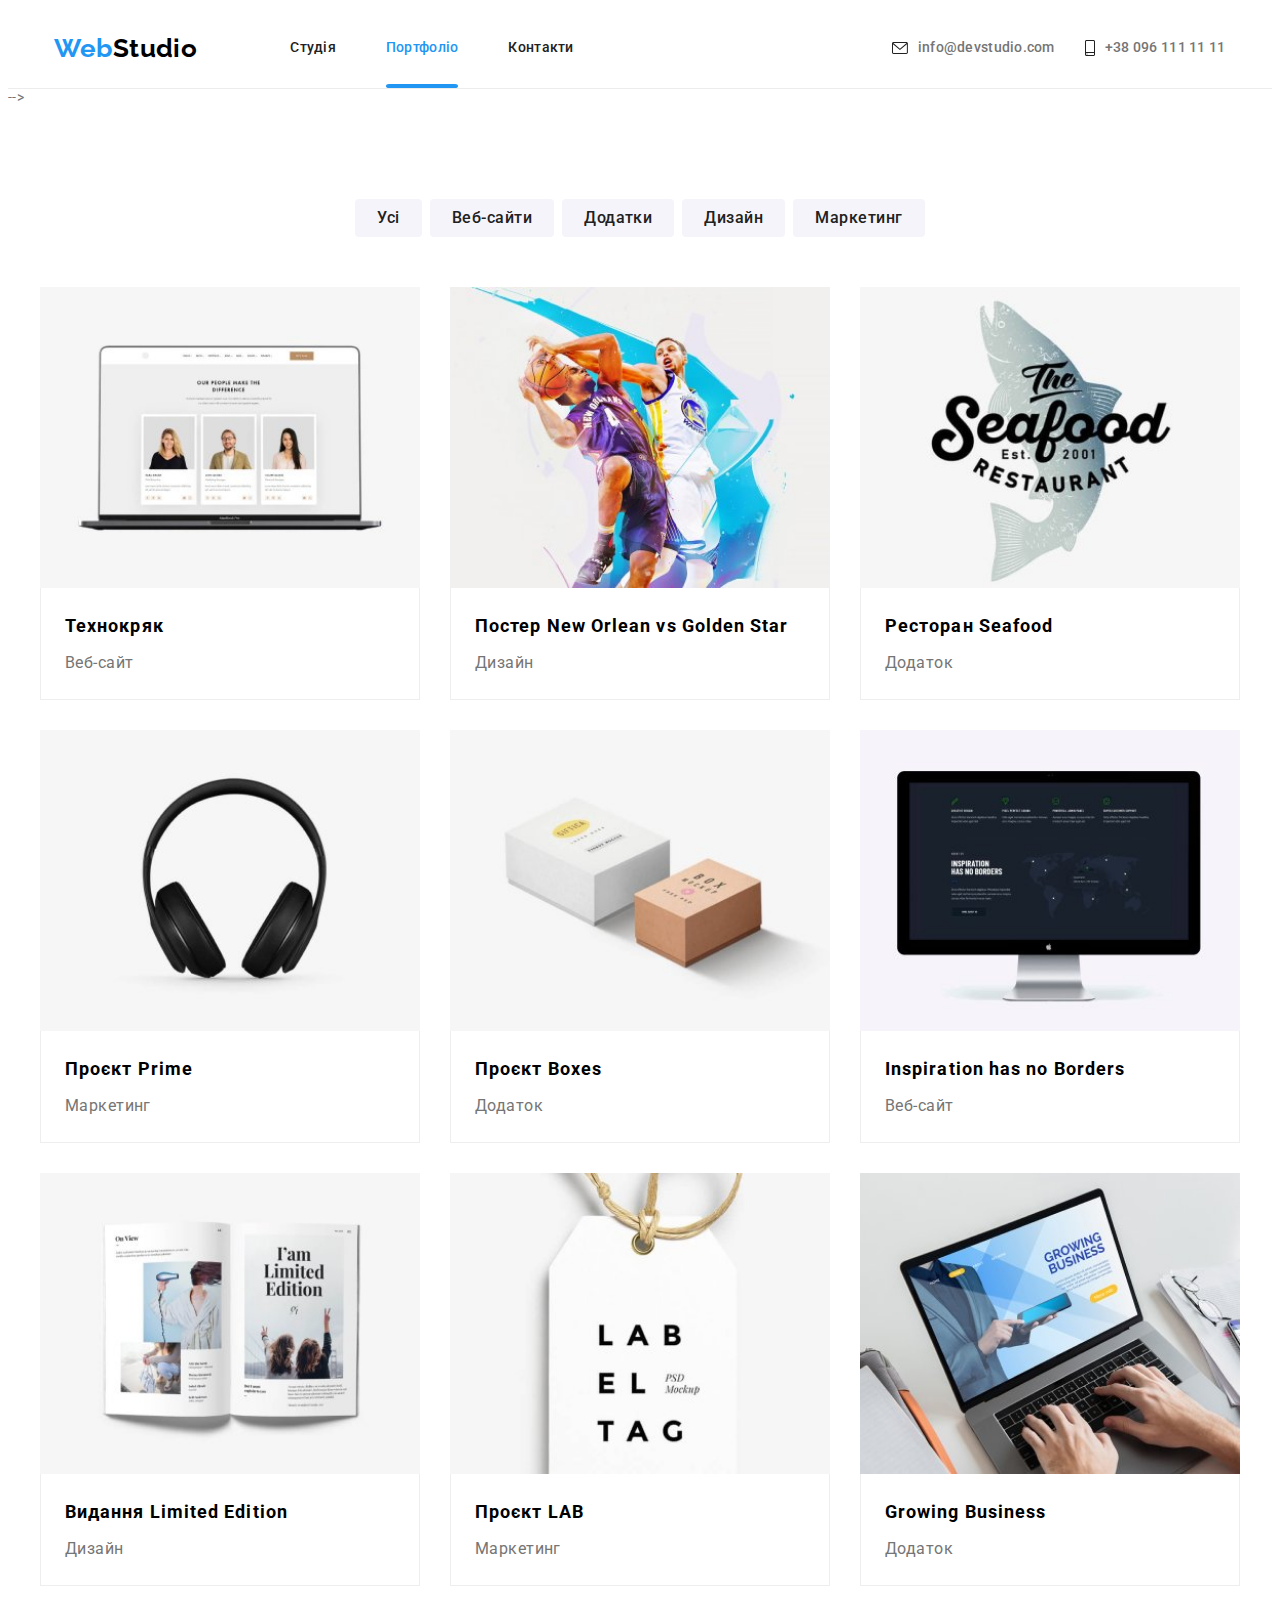
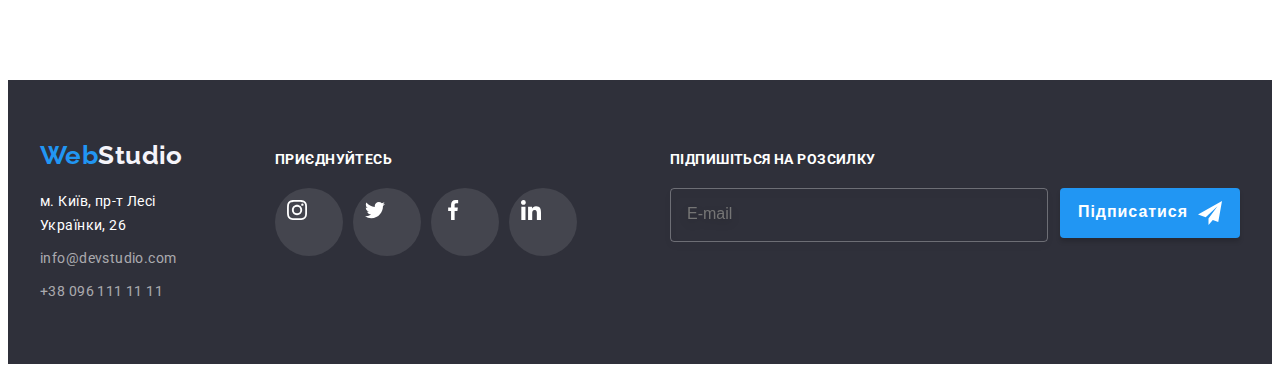
==== portfolio.html @ 63302b40 "exercise9_version2" ====
<!DOCTYPE html>
<html lang="uk">

<head>
  <meta charset="UTF-8">
  <meta http-equiv="X-UA-Compatible" content="IE=edge">
  <meta name="viewport" content="width=device-width, initial-scale=1.0">
  <title>Document</title>
  <link href="https://fonts.googleapis.com/css2?family=Raleway:wght@700&family=Roboto:wght@400;500;700;900&display=swap"
    rel="stylesheet">
  <link rel="stylesheet" href="https://cdnjs.cloudflare.com/ajax/libs/modern-normalize/1.1.0/modern-normalize.min.css"
    integrity="sha512-wpPYUAdjBVSE4KJnH1VR1HeZfpl1ub8YT/NKx4PuQ5NmX2tKuGu6U/JRp5y+Y8XG2tV+wKQpNHVUX03MfMFn9Q=="
    crossorigin="anonymous" referrerpolicy="no-referrer" />
  <link rel="stylesheet" href="./css/main.min.css">
  <!-- <link rel="stylesheet" href="./css/style.css"> -->
</head>

<body>
  <!-- Шапка сайту  -->
  <header class="page-header">
    <div class="container page-header__container">
      <nav class="nav">

        <a class="logo" href="">Web<span class="logo__black">Studio</span></a>

        <ul class="list">
          <li class="list__item"><a class="nav__link" href="./index.html">Студія</a></li>
          <li class="list__item"><a class="nav__link nav__link--current" href="./portfolio.html">Портфоліо</a></li>
          <li class="list__item"><a class="nav__link" href="">Контакти</a></li>
        </ul>
      </nav>
      <ul class="contacts">
        <li class="contacts__item">
          <a class="contacts__link-mail" href="">
            <svg class="icon__email">
              <use href="./images/icons.svg#icon-envelope"></use>
            </svg>
            info@devstudio.com</a>
        </li>
        <li class="contacts__item">
          <a class="contacts__link-phone" href="">
            <svg class="icon__phone">
              <use href="./images/icons.svg#icon-smartphone"></use>
            </svg>
            +38 096 111 11 11
          </a>
        </li>
      </ul>
    </div>

    <!-- Шапка сайту  - мобильный-->
    <div class="page-header-mobile">
      <div class="container-mobile">
        <nav class="nav-mobile">
          <div class="logo-and-menu-button">
            <a class="logo" href="">Web<span class="logo__black">Studio</span></a>

            <button type="button" class="menu-button" aria-expanded="false" aria-controls="menu-container"
              data-menu-button>
              <svg width="40" height="40" aria-label="Переключатель мобильного меню">
                <use class="icon-cross" href="./images/sprite.svg#cross"></use>
                <use class="icon-menu" href="./images/sprite.svg#menu"></use>
              </svg>
            </button>
          </div>

          <div class="menu-container" id="menu-container" data-menu>
            <div class="navigation">
              <ul class=" mobile-list">
                <li class="mobile-item"><a class="mobile__link" href="./index.html">Студія</a></li>
                <li class="mobile-item"><a class="mobile__link mobile__link--current"
                    href="./portfolio.html">Портфоліо</a></li>
                <li class="mobile-item"><a class="mobile__link" href="">Контакти</a></li>
              </ul>

              <ul class=" contacts-mobile">
                <li class="contacts_item-mobile">
                  <a class="mobile__link-mail" href="">+38 096 111 11 11</a>
                </li>
                <li class="contacts_item-mobile">
                  <a class="mobile__link-phone" href=""> info@devstudio.com</a>
                </li>
              </ul>
            </div>

            <div class="social-mobile">
              <ul class=" social-mobile_list">
                <li class="social-mobile_item">
                  <a class="social-mobile_link" href="">Instagram</a>
                </li>
                <li class="social-mobile_item">
                  <a class="social-mobile_link" href="">Twitter</a>
                </li>
                <li class="social-mobile_item">
                  <a class="social-mobile_link" href="">Facebook</a>
                </li>
                <li class="social-mobile_item">
                  <a class="social-mobile_link linkedIn" href="">LinkedIn</a>
                </li>
              </ul>
            </div>
          </div>
      </div>
    </div>
  </header> -->
  <!-- Основна секція -->
  <main>

    <section class="section-work section">
      <div class="container">
        <h1 class="visually-hidden"> Приклади робіт</h1>
        <ul class="list list-buttons">
          <li class="list-buttons__item">
            <button type="button" class="button-work">Усі</button>
          </li>
          <li class="list-buttons__item">
            <button type="button" class="button-work">Веб-сайти</button>
          </li>
          <li class="list-buttons__item">
            <button type="button" class="button-work">Додатки</button>
          </li>
          <li class="list-buttons__item">
            <button type="button" class="button-work">Дизайн</button>
          </li>
          <li class="list-buttons__item">
            <button type="button" class="button-work">Маркетинг</button>
          </li>
        </ul>

        <ul class="list-works">
          <li class="list-works__item">
            <a class="card" href="">
              <div class="card__effect">

                <!-- image 1-->

                <picture>
                  <!-- desktop screen -->
                  <source media="(min-width: 1200px)"
                    srcset="/images/portfolio/img1-desk-1x.jpg 1x, /images/portfolio/img1-desk-2x.jpg 2x"
                    type="image/jpg" />
                  <!-- tablet screen -->

                  <source media="(min-width: 768px)"
                    srcset="/images/portfolio/img1_tab_1x.jpg 1x, /images/portfolio/img1_tab_2x.jpg 2x"
                    type="image/jpg" />
                  <!-- mobile screen -->
                  <source media="(max-width: 767px)"
                    srcset="/images/portfolio/img1-mob-1x.jpg 1x, /images/portfolio/img1-mob-2x.jpg 2x"
                    type="image/jpg" />

                  <img class="card__image" src="/images/portfolio/img1-desk-1x.jpg" alt="Технокряк" />
                </picture>



                <div class="work-card__effect">
                  <p class="card__paragraph">Ресурс пропонує комплексні пропозиції з різним рівнем функціоналу та
                    сервісів. Все
                    це дозволить відвідувачу отримати вичерпні відомості про компанію чи приватну особу.</p>
                </div>
              </div>
              <div class="name-works">
                <h2 class="subtitle">Технокряк</h2>
                <p class="name-works__paragraph"> Веб-сайт</p>
              </div>
            </a>
          </li>
          <li class="list-works__item">
            <a class="card" href="">
              <div class="card__effect">

                <!-- image 2 -->
                <picture>
                  <!-- desktop screen -->
                  <source media="(min-width: 1200px)"
                    srcset="/images/portfolio/img2-desk-1x.jpg 1x, /images/portfolio/img2-desk-2x.jpg 2x"
                    type="image/jpg" />
                  <!-- tablet screen -->

                  <source media="(min-width: 768px)"
                    srcset="/images/portfolio/img2-tab-1x.jpg 1x, /images/portfolio/img2-tab-2x.jpg 2x"
                    type="image/jpg" />
                  <!-- mobile screen -->
                  <source media="(max-width: 767px)"
                    srcset="/images/portfolio/img2-mob-1x.jpg 1x, /images/portfolio/img2-mob-2x.jpg 2x"
                    type="image/jpg" />
                  <img class="card__image" src="/images/portfolio/img2-desk-1x.jpg"
                    alt="Постер New Orlean vs Golden Star" />
                </picture>


                <!-- image 2-->
                <div class="work-card__effect">
                  <p class="card__paragraph">Ресурс пропонує комплексні пропозиції з різним рівнем функціоналу та
                    сервісів. Все
                    це дозволить відвідувачу отримати вичерпні відомості про компанію чи приватну особу.</p>
                </div>
              </div>
              <div class="name-works">
                <h2 class="subtitle">Постер New Orlean vs Golden Star</h2>
                <p class="name-works__paragraph"> Дизайн</p>
              </div>
            </a>
          </li>
          <li class="list-works__item">
            <a class="card" href="">
              <div class="card__effect">

                <!-- image 3-->
                <picture>
                  <!-- desktop screen -->
                  <source media="(min-width: 1200px)"
                    srcset="/images/portfolio/img3-desk-1x.jpg 1x, /images/portfolio/img3-desk-2x.jpg 2x"
                    type="image/jpg" />
                  <!-- tablet screen -->

                  <source media="(min-width: 768px)"
                    srcset="/images/portfolio/img3-tab-1x.jpg 1x, /images/portfolio/img3-tab-2x.jpg 2x"
                    type="image/jpg" />
                  <!-- mobile screen -->
                  <source media="(max-width: 767px)"
                    srcset="/images/portfolio/img3-mob-1x.jpg 1x, /images/portfolio/img3-mob-2x.jpg 2x"
                    type="image/jpg" />
                  <img class="card__image" src="/images/portfolio/img3-desk-1x.jpg" alt="Ресторан Seafoodr" />
                </picture>


                <!-- image 3-->
                <div class="work-card__effect">
                  <p class="card__paragraph">Ресурс пропонує комплексні пропозиції з різним рівнем функціоналу та
                    сервісів. Все
                    це дозволить відвідувачу отримати вичерпні відомості про компанію чи приватну особу.</p>
                </div>
              </div>
              <div class="name-works">
                <h2 class="subtitle">Ресторан Seafood</h2>
                <p class="name-works__paragraph"> Додаток</p>
              </div>
            </a>
          </li>
          <li class="list-works__item">
            <a class="card" href="">
              <div class="card__effect">

                <picture>
                  <!-- desktop screen -->
                  <source media="(min-width: 1200px)"
                    srcset="/images/portfolio/img4-desk-1x.jpg 1x, /images/portfolio/img4-desk-2x.jpg 2x"
                    type="image/jpg" />
                  <!-- tablet screen -->

                  <source media="(min-width: 768px)"
                    srcset="/images/portfolio/img4-tab-1x.jpg 1x, /images/portfolio/img4-tab-2x.jpg 2x"
                    type="image/jpg" />
                  <!-- mobile screen -->
                  <source media="(max-width: 767px)"
                    srcset="/images/portfolio/img4-mob-1x.jpg 1x, /images/portfolio/img4-mob-2x.jpg 2x"
                    type="image/jpg" />
                  <img class="card__image" src="/images/portfolio/img4-desk-1x.jpg" alt="Проєкт Prime" />
                </picture>


                <!-- image 4-->

                <div class="work-card__effect">
                  <p class="card__paragraph">Ресурс пропонує комплексні пропозиції з різним рівнем функціоналу та
                    сервісів. Все
                    це дозволить відвідувачу отримати вичерпні відомості про компанію чи приватну особу.</p>
                </div>
              </div>
              <div class="name-works">
                <h2 class="subtitle">Проєкт Prime</h2>
                <p class="name-works__paragraph"> Маркетинг</p>
              </div>
            </a>
          </li>
          <li class="list-works__item">
            <a class="card" href="">
              <div class="card__effect">

                <!-- image 5  -->
                <picture>
                  <!-- desktop screen -->
                  <source media="(min-width: 1200px)"
                    srcset="/images/portfolio/img5-desk-1x.jpg 1x, /images/portfolio/img5-desk-2x.jpg 2x"
                    type="image/jpg" />
                  <!-- tablet screen -->

                  <source media="(min-width: 768px)"
                    srcset="/images/portfolio/img5-tab-1x.jpg 1x, /images/portfolio/img5-tab-2x.jpg 2x"
                    type="image/jpg" />
                  <!-- mobile screen -->
                  <source media="(max-width: 767px)"
                    srcset="/images/portfolio/img5-mob-1x.jpg 1x, /images/portfolio/img5-mob-2x.jpg 2x"
                    type="image/jpg" />
                  <img class="card__image" src="/images/portfolio/img5-desk-1x.jpg" alt="Проєкт Boxes" />
                </picture>

                <!-- image 5-->


                <div class="work-card__effect">
                  <p class="card__paragraph">Ресурс пропонує комплексні пропозиції з різним рівнем функціоналу та
                    сервісів. Все
                    це дозволить відвідувачу отримати вичерпні відомості про компанію чи приватну особу.</p>
                </div>
              </div>
              <div class="name-works">
                <h2 class="subtitle">Проєкт Boxes</h2>
                <p class="name-works__paragraph"> Додаток</p>
              </div>
            </a>
          </li>
          <li class="list-works__item">
            <a class="card" href="">
              <div class="card__effect">

                <!-- image 6-->
                <picture>
                  <!-- desktop screen -->
                  <source media="(min-width: 1200px)"
                    srcset="/images/portfolio/img6-desk-1x.jpg 1x, /images/portfolio/img6-desk-2x.jpg 2x"
                    type="image/jpg" />
                  <!-- tablet screen -->

                  <source media="(min-width: 768px)"
                    srcset="/images/portfolio/img6-tab-1x.jpg 1x, /images/portfolio/img6-tab-2x.jpg 2x"
                    type="image/jpg" />
                  <!-- mobile screen -->
                  <source media="(max-width: 767px)"
                    srcset="/images/portfolio/img6-mob-1x.jpg 1x, /images/portfolio/img6-mob-2x.jpg 2x"
                    type="image/jpg" />
                  <img class="card__image" src="/images/portfolio/img6-desk-1x.jpg" alt="Inspiration has no Borders" />
                </picture>



                <!-- image 6-->

                <div class="work-card__effect">
                  <p class="card__paragraph">Ресурс пропонує комплексні пропозиції з різним рівнем функціоналу та
                    сервісів. Все
                    це дозволить відвідувачу отримати вичерпні відомості про компанію чи приватну особу.</p>
                </div>
              </div>
              <div class="name-works">
                <h2 class="subtitle">Inspiration has no Borders</h2>
                <p class="name-works__paragraph"> Веб-сайт</p>
              </div>
            </a>
          </li>
          <li class="list-works__item">
            <a class="card" href="">
              <div class="card__effect">

                <!-- image 7-->
                <picture>
                  <!-- desktop screen -->
                  <source media="(min-width: 1200px)"
                    srcset="/images/portfolio/img7-desk-1x.jpg 1x, /images/portfolio/img7-desk-2x.jpg 2x"
                    type="image/jpg" />
                  <!-- tablet screen -->

                  <source media="(min-width: 768px)"
                    srcset="/images/portfolio/img7-tab-1x.jpg 1x, /images/portfolio/img7-tab-2x.jpg 2x"
                    type="image/jpg" />
                  <!-- mobile screen -->
                  <source media="(max-width: 767px)"
                    srcset="/images/portfolio/img7-mob-1x.jpg 1x, /images/portfolio/img7-mob-2x.jpg 2x"
                    type="image/jpg" />
                  <img class="card__image" src="/images/portfolio/img7-desk-1x.jpg" alt="Видання Limited Editio" />
                </picture>


                <!-- image 7-->

                <div class="work-card__effect">
                  <p class="card__paragraph">Ресурс пропонує комплексні пропозиції з різним рівнем функціоналу та
                    сервісів. Все
                    це дозволить відвідувачу отримати вичерпні відомості про компанію чи приватну особу.</p>
                </div>
              </div>
              <div class="name-works">
                <h2 class="subtitle">Видання Limited Edition</h2>
                <p class="name-works__paragraph"> Дизайн</p>
              </div>
            </a>

          </li>
          <li class="list-works__item">
            <a class="card" href="">
              <div class="card__effect">

                <!-- image 8-->
                <picture>
                  <!-- desktop screen -->
                  <source media="(min-width: 1200px)"
                    srcset="/images/portfolio/img8-desk-1x.jpg 1x, /images/portfolio/img8-desk-2x.jpg 2x"
                    type="image/jpg" />
                  <!-- tablet screen -->

                  <source media="(min-width: 768px)"
                    srcset="/images/portfolio/img8-tab-1x.jpg 1x, /images/portfolio/img8-tab-2x.jpg 2x"
                    type="image/jpg" />
                  <!-- mobile screen -->
                  <source media="(max-width: 767px)"
                    srcset="/images/portfolio/img8-mob-1x.jpg 1x, /images/portfolio/img8-mob-2x.jpg 2x"
                    type="image/jpg" />
                  <img class="card__image" src="/images/portfolio/img8-desk-1x.jpg" alt="Проєкт LAB" />
                </picture>

                <!-- image 8-->

                <div class="work-card__effect">
                  <p class="card__paragraph">Ресурс пропонує комплексні пропозиції з різним рівнем функціоналу та
                    сервісів. Все
                    це дозволить відвідувачу отримати вичерпні відомості про компанію чи приватну особу.</p>
                </div>
              </div>
              <div class="name-works">
                <h2 class="subtitle">Проєкт LAB</h2>
                <p class="name-works__paragraph"> Маркетинг</p>
              </div>

            </a>
          </li>
          <li class="list-works__item">
            <a class="card" href="">
              <div class="card__effect">

                <!-- image 9-->
                <picture>
                  <!-- desktop screen -->
                  <source media="(min-width: 1200px)"
                    srcset="/images/portfolio/img9-desk-1x.jpg 1x, /images/portfolio/img9-desk-2x.jpg 2x"
                    type="image/jpg" />
                  <!-- tablet screen -->

                  <source media="(min-width: 768px)"
                    srcset="/images/portfolio/img9-tab-1x.jpg 1x, /images/portfolio/img9-tab-2x.jpg 2x"
                    type="image/jpg" />
                  <!-- mobile screen -->
                  <source media="(max-width: 767px)"
                    srcset="/images/portfolio/img9-mob-1x.jpg 1x, /images/portfolio/img9-mob-2x.jpg 2x"
                    type="image/jpg" />
                  <img class="card__image" src="/images/portfolio/img9-desk-1x.jpg" alt="Growing Business" />
                </picture>


                <!-- image9 -->

                <div class="work-card__effect">
                  <p class="card__paragraph">Ресурс пропонує комплексні пропозиції з різним рівнем функціоналу та
                    сервісів. Все
                    це дозволить відвідувачу отримати вичерпні відомості про компанію чи приватну особу.</p>
                </div>
              </div>
              <div class="name-works">
                <h2 class="subtitle">Growing Business</h2>
                <p class="name-works__paragraph"> Додаток</p>
              </div>

            </a>
          </li>

        </ul>
      </div>
    </section>

  </main>


  <footer class="footer">

    <div class="container container-footer">

      <div class="footer__block-flex">

        <div class="footer__block-logo-and-adress">
          <a class="logo" href="">Web<span class="logo__white">Studio</span></a>
          <address class="address">
            <ul class="adress__list">
              <li class="adress__item">
                <a href="" class="link-town">м. Київ, пр-т Лесі Українки, 26</a>
              </li>
              <li class="adress__item">
                <a href="" class="contacts__link-mailphone mail">info@devstudio.com</a>
              </li>
              <li class="adress__item">
                <a href="" class="contacts__link-mailphone phone">+38 096 111 11 11</a>
              </li>
            </ul>
          </address>
        </div>

        <div class="footer__block-icons">
          <strong class="accent">Приєднуйтесь</strong>
          <ul class="footer__list-icons">
            <li>
              <a class="footer__list-link" href="">
                <svg class="footer__icons">
                  <use href="./images/icons.svg#icon-instagram"></use>
                </svg>
              </a>
            </li>
            <li>
              <a class="footer__list-link" href="">
                <svg class="footer__icons">
                  <use href="./images/icons.svg#icon-twitter"></use>
                </svg>
              </a>
            </li>
            <li>
              <a class="footer__list-link" href="">
                <svg class="footer__icons">
                  <use href="./images/icons.svg#icon-facebook"></use>
                </svg>
              </a>
            </li>
            <li>
              <a class="footer__list-link" href="">
                <svg class="footer__icons">
                  <use href="./images/icons.svg#icon-linkedin"></use>
                </svg>
              </a>
            </li>
          </ul>
        </div>




        <form class="form-footer">
          <p class="form-footer__paragraph">Підпишіться на розсилку</p>

          <div class="form-footer__block-field-button">


            <div class="form-footer__block-field">
              <label class="mark">
                <input class="mail__newsletter " type="email" name="mail" required placeholder="E-mail" />
              </label>
            </div>

            <button class="button-footer" type="submit">
              <span class="signature">Підписатися</span>
              <svg class="button-footer__icon" width="24" height="24">
                <use class="button-footer__icon-send" href="./images/icons.svg#icon-icon-send"></use>
              </svg>
            </button>

          </div>
        </form>
      </div>
    </div>


  </footer>

</body>

</html>
---- css/main.min.css ----
:root{--primary-background-color: #f5f5f5;--primary-text-color: #757575;--title-text-color: #212121;--accent-color: #2196f3;--primary-black-color: #000000;--secondary-text-background-color: #ffffff;--phone-mail-color: rgba(255, 255, 255, 0.6);--secondary-background-color: #f5f4fa;--heroy-background-color: #2f303a;--heroy-button-color: #188ce8}.visually-hidden{position:absolute;width:1px;height:1px;margin:-1px;border:0;padding:0;white-space:nowrap;-webkit-clip-path:inset(100%);clip-path:inset(100%);clip:rect(0 0 0 0);overflow:hidden}h1,h2,h3,h4,h5,p,li{margin:0}a{-webkit-text-decoration:0;text-decoration:0}button{cursor:pointer}.list{list-style:none;display:-webkit-box;display:-ms-flexbox;display:flex;margin:0;padding:0}.page-header-mobile{position:relative;padding-bottom:16px;padding-top:16px}@media screen and (min-width: 768px){.page-header-mobile{display:none}}.logo-and-menu-button{display:-webkit-box;display:-ms-flexbox;display:flex;-webkit-box-align:center;-ms-flex-align:center;align-items:center;-webkit-box-pack:justify;-ms-flex-pack:justify;justify-content:space-between}.mobile-menu{position:fixed;top:0;left:0;width:100%;height:100%;background-color:rgba(155,41,41,.758);z-index:999;opacity:0;visibility:hidden;pointer-events:none;-webkit-transition:opacity 250ms linear,visibility 250ms linear;transition:opacity 250ms linear,visibility 250ms linear}@media screen and (min-width: 768px){.mobile-menu{display:none}}.mobile-menu.is-open{opacity:1;visibility:visible;pointer-events:initial}.mobile-menu.is-open .mobile-and-logo{display:none}.menu-button{display:-webkit-inline-box;display:-ms-inline-flexbox;display:inline-flex;margin:0;padding:0;border:none;background-color:none}.menu-button .icon-cross{display:none}.menu-button.is-open .icon-cross{display:block}.menu-button.is-open .icon-menu{display:none}.menu-container{background:#fff;-webkit-box-shadow:0px 4px 8px rgba(0,0,0,.04),0px 2px 4px rgba(0,0,0,.08),0px 1px 3px rgba(0,0,0,.16);box-shadow:0px 4px 8px rgba(0,0,0,.04),0px 2px 4px rgba(0,0,0,.08),0px 1px 3px rgba(0,0,0,.16);padding:40px;height:750px;font-size:20px}@media screen and (max-width: 767px){.menu-container{display:none;position:absolute;top:100%;left:0;width:100%}.menu-container.is-open{display:block;background:#fff;-webkit-box-shadow:0px 4px 8px rgba(0,0,0,.04),0px 2px 4px rgba(0,0,0,.08),0px 1px 3px rgba(0,0,0,.16);box-shadow:0px 4px 8px rgba(0,0,0,.04),0px 2px 4px rgba(0,0,0,.08),0px 1px 3px rgba(0,0,0,.16);padding:20px;height:796px;font-size:20px}}body{background-color:var(--secondary-text-background-color);color:var(--primary-text-color);font-family:Roboto,sans-serif;font-size:14px;letter-spacing:.03em}.list{list-style:none;display:-webkit-box;display:-ms-flexbox;display:flex;margin:0;padding:0}.container{min-width:320px;max-width:480px;margin-left:auto;margin-right:auto;padding-left:15px;padding-right:15px}@media screen and (min-width: 768px){.container{max-width:768px}}@media screen and (min-width: 1200px){.container{max-width:1200px}}.section{padding-top:60px;padding-bottom:60px}@media screen and (min-width: 1200px){.section{padding-top:94px;padding-bottom:94px}}.subtitle{color:var(--primary-black-color);margin:0;font-weight:700;font-size:14px;line-height:1.14;letter-spacing:.03em}.page-header__container{display:-webkit-box;display:-ms-flexbox;display:flex;-webkit-box-align:center;-ms-flex-align:center;align-items:center;-webkit-box-pack:center;-ms-flex-pack:center;justify-content:center}@media screen and (max-width: 767px){.page-header__container{display:none}}.mobile-and-logo{display:-webkit-box;display:-ms-flexbox;display:flex;-webkit-box-pack:center;-ms-flex-pack:center;justify-content:center;-webkit-box-align:center;-ms-flex-align:center;align-items:center}.page-header{background-color:var(--secondary-text-background-color);border-bottom:1px solid #ececec}@media screen and (max-width: 1199px){.nav .logo{margin-right:88px;font-size:24px;line-height:1.17}}@media screen and (max-width: 767px){.nav .logo{margin-right:0}}.nav{display:-webkit-box;display:-ms-flexbox;display:flex;-webkit-box-align:center;-ms-flex-align:center;align-items:center;margin-right:318px}@media screen and (min-width: 768px)and (max-width: 1199px){.nav{margin-right:96px}}@media screen and (max-width: 767px){.list-desk{display:none}}@media screen and (max-width: 767px){.nav .list{display:none}}.nav__link{display:block;padding-top:32px;padding-bottom:32px;-webkit-transition-property:color;transition-property:color;-webkit-transition-duration:250ms;transition-duration:250ms;-webkit-transition-timing-function:cubic-bezier(0.4, 0, 0.2, 1);transition-timing-function:cubic-bezier(0.4, 0, 0.2, 1);color:var(--title-text-color);font-weight:500;line-height:1.14;letter-spacing:.02em;text-decoration:none}.nav__link:hover{color:var(--accent-color)}.nav__link:focus{color:var(--accent-color)}.list__item+.list__item{margin-left:50px}.nav__link--current{color:var(--accent-color);position:relative}.nav__link--current::after{content:"";width:100%;display:inline-block;background-repeat:no-repeat;height:4px;background-image:url("../images/hover.svg");background-size:100% 4px;position:absolute;bottom:0;left:0}@media screen and (max-width: 767px){.page-header .contacts{display:none}}.contacts{list-style:none;display:-webkit-box;display:-ms-flexbox;display:flex;padding:0;margin:0}@media screen and (min-width: 768px)and (max-width: 1199px){.contacts{display:block}}.contacts__link-phone{margin-left:30px}@media screen and (min-width: 767px)and (max-width: 1199px){.contacts__link-phone{margin-left:0;font-size:12px;line-height:1.167}}@media screen and (min-width: 768px)and (max-width: 1199px){.contacts__link-mail{margin-bottom:10px;font-size:12px;line-height:1.167}}@media screen and (min-width: 768px)and (max-width: 1199px){.page-header .icon__email{margin-right:8px}}@media screen and (min-width: 768px)and (max-width: 1199px){.page-header .icon__phone{margin-right:8px}}.contacts__link-mail,.contacts__link-phone{color:var(--primary-text-color);display:-webkit-box;display:-ms-flexbox;display:flex;font-style:400;font-weight:500;line-height:1.14;letter-spacing:.02em;text-decoration:none;text-align:center;-webkit-box-align:center;-ms-flex-align:center;align-items:center;-webkit-transition-property:color;transition-property:color;-webkit-transition-duration:250ms;transition-duration:250ms;-webkit-transition-timing-function:cubic-bezier(0.4, 0, 0.2, 1);transition-timing-function:cubic-bezier(0.4, 0, 0.2, 1)}.contacts__link-mail:hover,.contacts__link-phone:hover{color:var(--accent-color)}.contacts__link-mail:focus,.contacts__link-phone:focus{color:var(--accent-color)}.contacts__link-mail:hover .icon__email,.contacts__link-phone:hover .icon__email{fill:var(--accent-color)}.contacts__link-mail:focus .icon__email,.contacts__link-phone:focus .icon__email{fill:var(--accent-color)}.contacts__link-mail:hover .icon__phone,.contacts__link-phone:hover .icon__phone{fill:var(--accent-color)}.contacts__link-mail:focus .icon__phone,.contacts__link-phone:focus .icon__phone{fill:var(--accent-color)}.nav-mobile{margin-left:15px}.menu-button{display:-webkit-inline-box;display:-ms-inline-flexbox;display:inline-flex;margin:0;padding:0;border:none;background-color:rgba(0,0,0,0);margin-right:25px}.mobile-list,.contacts-mobile,.social-mobile_list{list-style:none;margin:0;padding:0}.mobile__link{display:block;font-size:40px;line-height:1.175;letter-spacing:.02em;color:#212121;padding-top:8px;padding-bottom:16px;-webkit-transition-property:color;transition-property:color;-webkit-transition-duration:250ms;transition-duration:250ms;-webkit-transition-timing-function:cubic-bezier(0.4, 0, 0.2, 1);transition-timing-function:cubic-bezier(0.4, 0, 0.2, 1)}.mobile__link:hover,.mobile__link:focus{color:#2196f3}.mobile__link-mail{display:block;margin-top:293px;margin-bottom:32px;font-weight:500;font-size:34px;line-height:1.18;letter-spacing:.02em;color:#757575;-webkit-transition-property:color;transition-property:color;-webkit-transition-duration:250ms;transition-duration:250ms;-webkit-transition-timing-function:cubic-bezier(0.4, 0, 0.2, 1);transition-timing-function:cubic-bezier(0.4, 0, 0.2, 1)}.mobile__link-mail:hover,.mobile__link-mail:focus{color:#2196f3}.mobile__link-phone{display:block;font-weight:500;font-size:24px;line-height:1.17;letter-spacing:.02em;margin-bottom:64px;color:#757575;-webkit-transition-property:color;transition-property:color;-webkit-transition-duration:250ms;transition-duration:250ms;-webkit-transition-timing-function:cubic-bezier(0.4, 0, 0.2, 1);transition-timing-function:cubic-bezier(0.4, 0, 0.2, 1)}.mobile__link-phone:hover,.mobile__link-phone:focus{color:#2196f3}.social-mobile_link{font-weight:500;font-size:18px;line-height:1.22;letter-spacing:.02em;color:#2196f3}.social-mobile_list{display:-webkit-box;display:-ms-flexbox;display:flex;-webkit-box-pack:center;-ms-flex-pack:center;justify-content:center;gap:10px}.social-mobile_link{padding-right:10px;border-right:1px solid rgba(33,33,33,.2)}.linkedIn{border-right:none}.section-benefits__list .subtitle{margin-bottom:10px}@media screen and (max-width: 767px){.section-benefits__list .subtitle{text-align:center}}.list-works .subtitle{margin-bottom:20px}.section-benefits__paragraph{line-height:1.7}@media screen and (min-width: 768px){.section-benefits__item{max-width:354px}}.section-benefits__list{gap:30px;list-style:none;display:-webkit-box;display:-ms-flexbox;display:flex;margin:0;padding:0}@media screen and (max-width: 767px){.section-benefits__list{min-width:270px;display:block}}@media screen and (min-width: 768px)and (max-width: 1199px){.section-benefits__list{-ms-flex-wrap:wrap;flex-wrap:wrap}}.section-benefits__icon{height:70px;width:70px}.section-benefits__block-icon{height:120px;min-width:270px;background-color:#f5f4fa;margin-bottom:30px;border-radius:4px;display:-webkit-box;display:-ms-flexbox;display:flex;-webkit-box-pack:center;-ms-flex-pack:center;justify-content:center;-webkit-box-align:center;-ms-flex-align:center;align-items:center}@media screen and (min-width: 768px){.section-benefits__block-icon{width:354px}}@media screen and (min-width: 1200px){.section-benefits__block-icon{width:270px}}.section-image__list{list-style:none;display:-webkit-box;display:-ms-flexbox;display:flex;padding:0;margin:0}.section-image__item+.section-image__item{margin-left:30px}.section-image__effect{position:relative;z-index:-1}.section-image__block-paragraph{display:-webkit-box;display:-ms-flexbox;display:flex;-webkit-box-pack:center;-ms-flex-pack:center;justify-content:center;-webkit-box-align:center;-ms-flex-align:center;align-items:center;position:absolute;bottom:0;left:0;width:370px;height:70px;background-color:rgba(47,48,58,.8)}.section-image__paragraph{color:#fff;text-transform:uppercase;line-height:1.14;font-weight:700}.section-images .subtitle{margin-bottom:50px;font-weight:700;font-size:36px;line-height:1.17;text-align:center}.section-images{padding-top:0}.section-image__image{display:block;max-width:100%;height:auto}@media screen and (max-width: 1199px){.section-images{display:none}}.section-employees__image{display:block;max-width:100%;height:auto}.section-employees__item{background:#fff;-webkit-box-shadow:0px 1px 3px rgba(0,0,0,.12),0px 1px 1px rgba(0,0,0,.14),0px 2px 1px rgba(0,0,0,.2);box-shadow:0px 1px 3px rgba(0,0,0,.12),0px 1px 1px rgba(0,0,0,.14),0px 2px 1px rgba(0,0,0,.2);border-radius:0px 0px 4px 4px}.section-employees__list{list-style:none;margin:0;padding-left:0;display:-webkit-box;display:-ms-flexbox;display:flex;gap:30px;-ms-flex-wrap:wrap;flex-wrap:wrap;-webkit-box-pack:center;-ms-flex-pack:center;justify-content:center}.employee-information__jobtitle{text-align:center;margin-bottom:16px}.section-employees .subtitle{margin-bottom:30px;font-weight:700;font-size:28px;line-height:1.17;-webkit-box-pack:center;-ms-flex-pack:center;justify-content:center;text-align:center}@media screen and (min-width: 1200px){.section-employees .subtitle{margin-bottom:50px;font-size:36px}}.employee-information{background-color:var(--secondary-text-background-color);padding-top:30px;padding-bottom:30px}.section-employees{background-color:var(--secondary-background-color)}.section-employees__list .subtitle{margin-top:0;margin-bottom:10px;text-align:center;font-weight:500;font-size:16px;line-height:1.19}.employee-information__list{gap:10px;list-style:none;display:-webkit-box;display:-ms-flexbox;display:flex;margin:0;padding:0;-webkit-box-pack:center;-ms-flex-pack:center;justify-content:center}.employee-information__icon{height:20px;width:20px;display:block;fill:currentColor}.employee-information__list a{color:#afb1b8;border-radius:50%;height:44px;width:44px;display:-webkit-box;display:-ms-flexbox;display:flex;-webkit-box-pack:center;-ms-flex-pack:center;justify-content:center;-webkit-box-align:center;-ms-flex-align:center;align-items:center;-webkit-transition-property:color,background-color;transition-property:color,background-color;-webkit-transition-duration:250ms;transition-duration:250ms;-webkit-transition-timing-function:cubic-bezier(0.4, 0, 0.2, 1);transition-timing-function:cubic-bezier(0.4, 0, 0.2, 1)}.employee-information__list a:hover{background-color:#2196f3;color:#fff}.employee-information__list a:focus{background-color:#2196f3;color:#fff}.section-сlients .subtitle{font-size:28px;line-height:1.17;margin-bottom:30px;font-weight:700;line-height:1.17;-webkit-box-pack:center;-ms-flex-pack:center;justify-content:center;text-align:center}@media screen and (min-width: 1200px){.section-сlients .subtitle{font-size:36px;margin-bottom:50px}}.section-сlients__list{display:-webkit-box;display:-ms-flexbox;display:flex;list-style:none;margin:0;padding:0;-webkit-box-pack:center;-ms-flex-pack:center;justify-content:center;gap:30px;-ms-flex-wrap:wrap;flex-wrap:wrap}.section-сlients__link{border-radius:4px;width:170px;height:92px;border:1px solid #afb1b8;color:#afb1b8;display:-webkit-inline-box;display:-ms-inline-flexbox;display:inline-flex;-webkit-box-pack:center;-ms-flex-pack:center;justify-content:center;-webkit-box-align:center;-ms-flex-align:center;align-items:center;-webkit-transition-property:border,color;transition-property:border,color;-webkit-transition-duration:250ms;transition-duration:250ms;-webkit-transition-timing-function:cubic-bezier(0.4, 0, 0.2, 1);transition-timing-function:cubic-bezier(0.4, 0, 0.2, 1)}.section-сlients__link:hover{border:1px solid #2196f3;color:#2196f3}.section-сlients__link:focus{border:1px solid #2196f3;color:#2196f3}@media screen and (max-width: 767px){.section-сlients__link{width:210px}}@media screen and (min-width: 768px)and (max-width: 1199px){.section-сlients__link{width:226px}}.section-сlients__icon{width:106px;height:60px;fill:currentColor}.button-work{letter-spacing:.03em;border:none;display:inline-block;border-radius:4px;padding:6px 22px;cursor:pointer;-webkit-transition-property:background-color,color,-webkit-box-shadow;transition-property:background-color,color,-webkit-box-shadow;transition-property:background-color,color,box-shadow;transition-property:background-color,color,box-shadow,-webkit-box-shadow;-webkit-transition-duration:250ms;transition-duration:250ms;-webkit-transition-timing-function:cubic-bezier(0.4, 0, 0.2, 1);transition-timing-function:cubic-bezier(0.4, 0, 0.2, 1);background-color:var(--secondary-background-color);color:var(--title-text-color);font-family:inherit;font-weight:500;font-size:16px;line-height:1.6}.button-work:hover{-webkit-box-shadow:0px 2px 2px rgba(0,0,0,.12),0px 1px 2px rgba(0,0,0,.08),0px 3px 1px rgba(0,0,0,.1);box-shadow:0px 2px 2px rgba(0,0,0,.12),0px 1px 2px rgba(0,0,0,.08),0px 3px 1px rgba(0,0,0,.1);background-color:var(--accent-color);color:var(--secondary-text-background-color)}.button-work:focus{-webkit-box-shadow:0px 2px 2px rgba(0,0,0,.12),0px 1px 2px rgba(0,0,0,.08),0px 3px 1px rgba(0,0,0,.1);box-shadow:0px 2px 2px rgba(0,0,0,.12),0px 1px 2px rgba(0,0,0,.08),0px 3px 1px rgba(0,0,0,.1);background-color:var(--accent-color);color:var(--secondary-text-background-color)}.button-work:active{-webkit-box-shadow:0px 2px 2px rgba(0,0,0,.12),0px 1px 2px rgba(0,0,0,.08),0px 3px 1px rgba(0,0,0,.1);box-shadow:0px 2px 2px rgba(0,0,0,.12),0px 1px 2px rgba(0,0,0,.08),0px 3px 1px rgba(0,0,0,.1);background-color:var(--accent-color);color:var(--secondary-text-background-color)}.list-works{list-style:none;display:-webkit-box;display:-ms-flexbox;display:flex;-ms-flex-wrap:wrap;flex-wrap:wrap;gap:30px;padding:0;margin:0;-webkit-box-pack:center;-ms-flex-pack:center;justify-content:center}@media screen and (max-width: 1199px){.list-works{-webkit-box-pack:center;-ms-flex-pack:center;justify-content:center}}@media screen and (max-width: 767px){.list-works{-webkit-box-orient:vertical;-webkit-box-direction:normal;-ms-flex-direction:column;flex-direction:column;-webkit-box-pack:center;-ms-flex-pack:center;justify-content:center}}.list-works__item{-ms-flex-preferred-size:calc((100% - 60px)/3);flex-basis:calc((100% - 60px)/3)}.list-works .subtitle{margin-bottom:4px;font-weight:700;font-size:18px;line-height:2;letter-spacing:.06em}.name-works__paragraph{margin:0;padding:0;font-size:16px;line-height:1.88;color:#757575}.name-works{padding-left:24px;padding-right:24px;padding-top:20px;padding-bottom:20px;border-left:1px solid #eee;border-right:1px solid #eee;border-bottom:1px solid #eee}.card__image{display:block;width:100%;height:auto}.list-buttons{gap:8px;list-style:none;display:-webkit-box;display:-ms-flexbox;display:flex;-ms-flex-wrap:wrap;flex-wrap:wrap;-webkit-box-pack:center;-ms-flex-pack:center;justify-content:center;margin-top:0;margin-bottom:50px;padding:0}@media screen and (max-width: 767px){.list-buttons{-webkit-box-pack:start;-ms-flex-pack:start;justify-content:flex-start;row-gap:15px;margin-bottom:40px}}@media screen and (min-width: 768px)and (max-width: 1199px){.list-buttons{margin-bottom:30px}}@media screen and (min-width: 768px)and (max-width: 1199px){.accent{text-align:center}}.list-buttons__item+.list-buttons__item+{margin-left:8px}.card{display:block;-webkit-transition-property:-webkit-box-shadow;transition-property:-webkit-box-shadow;transition-property:box-shadow;transition-property:box-shadow, -webkit-box-shadow;-webkit-transition-duration:250ms;transition-duration:250ms;-webkit-transition-timing-function:cubic-bezier(0.4, 0, 0.2, 1);transition-timing-function:cubic-bezier(0.4, 0, 0.2, 1)}.card:hover{display:block;-webkit-box-shadow:1px 4px 6px rgba(0,0,0,.16),0px 4px 4px rgba(0,0,0,.06),0px 1px 1px rgba(0,0,0,.12);box-shadow:1px 4px 6px rgba(0,0,0,.16),0px 4px 4px rgba(0,0,0,.06),0px 1px 1px rgba(0,0,0,.12)}.card:focus{display:block;-webkit-box-shadow:1px 4px 6px rgba(0,0,0,.16),0px 4px 4px rgba(0,0,0,.06),0px 1px 1px rgba(0,0,0,.12);box-shadow:1px 4px 6px rgba(0,0,0,.16),0px 4px 4px rgba(0,0,0,.06),0px 1px 1px rgba(0,0,0,.12)}.card__effect{position:relative;overflow:hidden;display:block}.work-card__effect{position:absolute;-webkit-transition:-webkit-transform 250ms;transition:-webkit-transform 250ms;transition:transform 250ms;transition:transform 250ms, -webkit-transform 250ms;-webkit-transition-duration:250ms;transition-duration:250ms;-webkit-transition-timing-function:cubic-bezier(0.4, 0, 0.2, 1);transition-timing-function:cubic-bezier(0.4, 0, 0.2, 1);min-width:320px;padding:63px 24px;background-color:rgba(33,150,243,.9);transition:transform 250ms}.card:hover .work-card__effect,.card:focus .work-card__effect{-webkit-transform:translate(0, -100%);transform:translate(0, -100%)}.card__paragraph{display:block;font-size:18px;line-height:1.56;color:#fff;margin:0;padding:0}.section-hero{background-repeat:no-repeat;background-position:center;background-size:cover;background-image:-webkit-gradient(linear, left top, right top, from(rgba(47, 48, 58, 0.4)), to(rgba(47, 48, 58, 0.4))),url(../images/Hero/hero-mob-1x.jpg);background-image:linear-gradient(to right, rgba(47, 48, 58, 0.4), rgba(47, 48, 58, 0.4)),url(../images/Hero/hero-mob-1x.jpg);margin:0 auto;max-width:1600px;text-align:center;padding-top:200px;padding-bottom:200px;background-color:var(--heroy-background-color);color:var(--secondary-text-background-color)}@media(min-device-pixel-ratio: 2),(-webkit-min-device-pixel-ratio: 2),(min-resolution: 192dpi),(min-resolution: 2dppx){.section-hero{background-image:-webkit-gradient(linear, left top, right top, from(rgba(47, 48, 58, 0.4)), to(rgba(47, 48, 58, 0.4))),url(../images/Hero/hero-mob-2x.jpg);background-image:linear-gradient(to right, rgba(47, 48, 58, 0.4), rgba(47, 48, 58, 0.4)),url(../images/Hero/hero-mob-2x.jpg)}}@media screen and (min-width: 481px){.section-hero{background-image:-webkit-gradient(linear, left top, right top, from(rgba(47, 48, 58, 0.4)), to(rgba(47, 48, 58, 0.4))),url(../images/Hero/hero-tab-1x.jpg);background-image:linear-gradient(to right, rgba(47, 48, 58, 0.4), rgba(47, 48, 58, 0.4)),url(../images/Hero/hero-tab-1x.jpg)}}@media screen and (min-width: 481px)and (min-device-pixel-ratio: 2),screen and (min-width: 481px)and (-webkit-min-device-pixel-ratio: 2),screen and (min-width: 481px)and (min-resolution: 192dpi),screen and (min-width: 481px)and (min-resolution: 2dppx){.section-hero{background-image:-webkit-gradient(linear, left top, right top, from(rgba(47, 48, 58, 0.4)), to(rgba(47, 48, 58, 0.4))),url(../images/Hero/hero-tab-2x.jpg);background-image:linear-gradient(to right, rgba(47, 48, 58, 0.4), rgba(47, 48, 58, 0.4)),url(../images/Hero/hero-tab-2x.jpg)}}@media screen and (min-width: 769px){.section-hero{background-image:-webkit-gradient(linear, left top, right top, from(rgba(47, 48, 58, 0.4)), to(rgba(47, 48, 58, 0.4))),url(../images/Hero/hero-desk-1x.jpg);background-image:linear-gradient(to right, rgba(47, 48, 58, 0.4), rgba(47, 48, 58, 0.4)),url(../images/Hero/hero-desk-1x.jpg)}}@media screen and (min-width: 769px)and (min-device-pixel-ratio: 2),screen and (min-width: 769px)and (-webkit-min-device-pixel-ratio: 2),screen and (min-width: 769px)and (min-resolution: 192dpi),screen and (min-width: 769px)and (min-resolution: 2dppx){.section-hero{background-image:-webkit-gradient(linear, left top, right top, from(rgba(47, 48, 58, 0.4)), to(rgba(47, 48, 58, 0.4))),url(../images/Hero/hero-desk-2x.jpg);background-image:linear-gradient(to right, rgba(47, 48, 58, 0.4), rgba(47, 48, 58, 0.4)),url(../images/Hero/hero-desk-2x.jpg)}}.section-hero__heading{display:block;margin-right:auto;margin-left:auto;width:696px;margin-top:0;margin-bottom:30px;font-weight:900;font-size:44px;line-height:1.36;text-align:center;text-transform:uppercase;letter-spacing:.06em}@media screen and (max-width: 1199px){.section-hero__heading{font-size:26px;line-height:1.16;width:360px}}.button-hero{border:none;border-radius:4px;padding:10px 32px;min-width:216px;-webkit-transition-property:color;transition-property:color;-webkit-transition-duration:250ms;transition-duration:250ms;-webkit-transition-timing-function:cubic-bezier(0.4, 0, 0.2, 1);transition-timing-function:cubic-bezier(0.4, 0, 0.2, 1);background-color:var(--accent-color);color:var(--secondary-text-background-color);font-family:inherit;font-weight:700;font-size:16px;line-height:1.88;-webkit-box-align:center;-ms-flex-align:center;align-items:center;text-align:center;letter-spacing:.06em}.button-hero:hover{background-color:var(--heroy-button-color)}.button-hero:focus{background-color:var(--heroy-button-color)}.button-hero:active{background-color:var(--heroy-button-color)}.footer{background-color:var(--heroy-background-color);padding-top:60px;padding-bottom:60px}@media screen and (max-width: 767px){.footer{text-align:center}}.adress__list{list-style:none;margin:0;padding:0}@media screen and (max-width: 767px){.adress__list{margin-bottom:60px}}@media screen and (min-width: 767px)and (max-width: 1199px){.footer__block-logo-and-adress{text-align:center}}.logo__black{color:var(--primary-black-color);font-family:Raleway,sans-serif;font-weight:700;font-size:26px;line-height:1.19;text-decoration:none}.footer .logo{display:inline-block;margin-bottom:20px}@media screen and (min-width: 1200px){.footer .logo{margin-right:0}}.logo{color:var(--accent-color);font-family:Raleway,sans-serif;font-weight:700;font-size:26px;line-height:1.19;text-decoration:none}@media screen and (min-width: 1200px){.logo{margin-right:93px}}.icon__email{width:16px;height:12px;fill:currentColor}@media screen and (min-width: 1200px){.icon__email{margin:0 auto;margin-right:10px}}.icon__phone{width:10px;height:16px;fill:currentColor}@media screen and (min-width: 1200px){.icon__phone{margin:0 auto;margin-right:10px}}@media screen and (min-width: 1200px){.footer__block-flex{display:-webkit-box;display:-ms-flexbox;display:flex;-webkit-box-align:baseline;-ms-flex-align:baseline;align-items:baseline}}@media screen and (min-width: 1200px){.footer__block-icons{margin-left:70px}}.accent{display:block;font-size:14px;line-height:1.14;color:#fff;text-transform:uppercase;margin-bottom:20px}.footer__block-logo-adress-and-icon{display:-webkit-box;display:-ms-flexbox;display:flex;-webkit-box-align:center;-ms-flex-align:center;align-items:center;-ms-flex-pack:distribute;justify-content:space-around;margin-bottom:60px}@media screen and (min-width: 1200px){.footer__block-logo-adress-and-icon{margin-bottom:0}}@media screen and (max-width: 767px){.footer__block-logo-adress-and-icon{display:block}}.footer__list-icons{gap:10px;list-style:none;display:-webkit-box;display:-ms-flexbox;display:flex;margin:0;padding:0;-webkit-box-pack:center;-ms-flex-pack:center;justify-content:center}@media screen and (max-width: 767px){.footer__list-icons{margin-bottom:60px}}.footer__icons{height:20px;width:20px;display:block;fill:currentColor}.footer__list-link{background-color:rgba(255,255,255,.1);border-radius:50%;color:#fff;padding:12px;display:block;height:44px;width:44px;-webkit-transition-property:background-color;transition-property:background-color;-webkit-transition-duration:250ms;transition-duration:250ms;-webkit-transition-timing-function:cubic-bezier(0.4, 0, 0.2, 1);transition-timing-function:cubic-bezier(0.4, 0, 0.2, 1)}.footer__list-link:hover{background-color:#2196f3}.footer__list-link:hover{background-color:#2196f3}.phone,.mail{display:inline-block}.contacts__link-mailphone{color:var(--phone-mail-color);font-style:normal;line-height:1.71;text-decoration:none;-webkit-transition-property:color;transition-property:color;-webkit-transition-duration:250ms;transition-duration:250ms;-webkit-transition-timing-function:cubic-bezier(0.4, 0, 0.2, 1);transition-timing-function:cubic-bezier(0.4, 0, 0.2, 1)}.contacts__link-mailphone:hover{color:var(--accent-color)}.contacts__link-mailphone:focus{color:var(--accent-color)}.link-town{display:inline-block;color:var(--secondary-text-background-color);font-style:normal;line-height:1.71;text-decoration:none;-webkit-transition-property:color;transition-property:color;-webkit-transition-duration:250ms;transition-duration:250ms;-webkit-transition-timing-function:cubic-bezier(0.4, 0, 0.2, 1);transition-timing-function:cubic-bezier(0.4, 0, 0.2, 1)}.link-town:hover{color:var(--accent-color)}.link-town:focus{color:var(--accent-color)}.adress__item:not(:last-child){margin-bottom:9px}.logo__white{color:var(--secondary-background-color);font-family:Raleway,sans-serif;font-weight:700;font-size:26px;line-height:1.19}@media screen and (min-width: 767px)and (max-width: 1199px){.form-footer{text-align:center}}@media screen and (min-width: 1200px){.form-footer{min-width:570px;margin-left:93px}}@media screen and (min-width: 1200px){.form-footer__block-field-button{display:-webkit-box;display:-ms-flexbox;display:flex}}.button-footer{background-color:#2196f3;height:50px;width:200px;border:none;-webkit-box-shadow:0px 4px 4px rgba(0,0,0,.15);box-shadow:0px 4px 4px rgba(0,0,0,.15);border-radius:4px;-webkit-transition-property:-webkit-transform,-webkit-box-shadow;transition-property:-webkit-transform,-webkit-box-shadow;transition-property:transform,box-shadow;transition-property:transform,box-shadow,-webkit-transform,-webkit-box-shadow;-webkit-transition-duration:250ms;transition-duration:250ms;-webkit-transition-timing-function:cubic-bezier(0.4, 0, 0.2, 1);transition-timing-function:cubic-bezier(0.4, 0, 0.2, 1)}@media screen and (min-width: 1200px){.button-footer{display:-webkit-box;display:-ms-flexbox;display:flex;-webkit-box-pack:center;-ms-flex-pack:center;justify-content:center;-webkit-box-align:center;-ms-flex-align:center;align-items:center;margin-left:12px}}.button-footer:hover{-webkit-box-shadow:4px 4px #477fd8,8px 8px #4579ce;box-shadow:4px 4px #477fd8,8px 8px #4579ce;-webkit-transform:scale(0.95);transform:scale(0.95)}.button-footer:focus{-webkit-box-shadow:4px 4px #477fd8,8px 8px #4579ce;box-shadow:4px 4px #477fd8,8px 8px #4579ce;-webkit-transform:scale(0.95);transform:scale(0.95)}.mail__newsletter{width:358px;padding-left:16px;height:50px;border:1px solid rgba(255,255,255,.3);-webkit-filter:drop-shadow(0px 4px 4px rgba(0, 0, 0, 0.15));filter:drop-shadow(0px 4px 4px rgba(0, 0, 0, 0.15));border-radius:4px;background-color:rgba(0,0,0,0);color:#fff}.mail__newsletter::-webkit-input-placeholder{color:rgba(255,255,255,.6) #000;font-size:16px;line-height:1.25}.mail__newsletter::-moz-placeholder{color:rgba(255,255,255,.6) #000;font-size:16px;line-height:1.25}.mail__newsletter:-ms-input-placeholder{color:rgba(255,255,255,.6) #000;font-size:16px;line-height:1.25}.mail__newsletter::-ms-input-placeholder{color:rgba(255,255,255,.6) #000;font-size:16px;line-height:1.25}.mail__newsletter::placeholder{color:rgba(255,255,255,.6) #000;font-size:16px;line-height:1.25}@media screen and (max-width: 1199px){.mail__newsletter{margin-bottom:20px;min-width:450px}}.form-footer__paragraph{font-weight:700;font-size:14px;line-height:1.14;margin-bottom:20px;text-transform:uppercase;color:#fff}.signature{font-weight:700;font-size:16px;line-height:1.88;letter-spacing:.06em;color:#fff}@media screen and (min-width: 1200px){.button-footer__icon{margin-left:10px}}.backdrop{position:fixed;top:0;left:0;width:100%;height:100%;background-color:rgba(0,0,0,.5);opacity:1;visibility:visible;-webkit-transition:opacity 350ms cubic-bezier(0.4, 0, 0.2, 1),visibility 350ms cubic-bezier(0.4, 0, 0.2, 1);transition:opacity 350ms cubic-bezier(0.4, 0, 0.2, 1),visibility 350ms cubic-bezier(0.4, 0, 0.2, 1)}.backdrop--is-hidden{opacity:0;pointer-events:none;visibility:hidden}.backdrop--is-hidden .modal{-webkit-transform:translate(-50%, -50%) scale(0.1);transform:translate(-50%, -50%) scale(0.1)}.modal{position:absolute;height:581px;width:528px;top:50%;left:50%;-webkit-box-shadow:0px 1px 3px rgba(0,0,0,.12),0px 1px 1px rgba(0,0,0,.14),0px 2px 1px rgba(0,0,0,.2);box-shadow:0px 1px 3px rgba(0,0,0,.12),0px 1px 1px rgba(0,0,0,.14),0px 2px 1px rgba(0,0,0,.2);border-radius:4px;-webkit-transform:translate(-50%, -50%) scale(1);transform:translate(-50%, -50%) scale(1);-webkit-transition:-webkit-transform 250ms cubic-bezier(0.4, 0, 0.2, 1);transition:-webkit-transform 250ms cubic-bezier(0.4, 0, 0.2, 1);transition:transform 250ms cubic-bezier(0.4, 0, 0.2, 1);transition:transform 250ms cubic-bezier(0.4, 0, 0.2, 1), -webkit-transform 250ms cubic-bezier(0.4, 0, 0.2, 1);background-color:#fff}@media screen and (max-width: 1199px){.modal{max-height:609px;max-width:450px;width:100%}}.modal__icon-button{display:block;width:16px;height:16px;color:#000}.modal__button{position:absolute;top:8px;right:8px;border:solid 1px rgba(0,0,0,.1);width:30px;height:30px;border-radius:50%;background-color:#fff;display:-webkit-box;display:-ms-flexbox;display:flex;-webkit-box-pack:center;-ms-flex-pack:center;justify-content:center;-webkit-box-align:center;-ms-flex-align:center;align-items:center;-webkit-transition-property:fill;transition-property:fill;-webkit-transition-duration:250ms;transition-duration:250ms;-webkit-transition-timing-function:cubic-bezier(0.4, 0, 0.2, 1);transition-timing-function:cubic-bezier(0.4, 0, 0.2, 1)}.modal__button:hover,.modal__button:focus{fill:#2196f3}.modal__paragraph{color:#212121;margin-bottom:12px;font-weight:700;font-size:20px;line-height:1.172;text-align:center}.modal__form{color:#757575;padding:40px}.form__field{display:-webkit-box;display:-ms-flexbox;display:flex;-webkit-box-orient:vertical;-webkit-box-direction:normal;-ms-flex-direction:column;flex-direction:column;margin-bottom:10px}.mark{margin-bottom:4px;text-align:left}.mark__comment{border-radius:4px;border:1px solid rgba(33,33,33,.2);width:100%;height:120px;padding:12px 16px;resize:none;outline:rgba(0,0,0,0)}.form__field--agreement{display:-webkit-box;display:-ms-flexbox;display:flex;-webkit-box-align:center;-ms-flex-align:center;align-items:center;-webkit-box-pack:center;-ms-flex-pack:center;justify-content:center;margin-bottom:30px}.selector__check{opacity:0}.selector:checked+.selector__icon .selector__check{opacity:1}.agreement__text{margin-left:7px;color:#757575;-webkit-user-select:none;-moz-user-select:none;-ms-user-select:none;user-select:none}@media screen and (max-width: 1199px){.agreement__text{font-size:12px;line-height:1.17px}}.agreement__link{color:#2196f3;text-decoration:underline}@media screen and (max-width: 1199px){.agreement__link{font-size:12px;line-height:1.17px}}.mark__data{margin:0;width:100%;padding-left:42px;padding-top:20px;padding-bottom:20px;height:40px;border-radius:4px;border:1px solid rgba(33,33,33,.2);outline:rgba(0,0,0,0);-webkit-transition-property:border-color,fill;transition-property:border-color,fill;-webkit-transition-duration:250ms;transition-duration:250ms;-webkit-transition-timing-function:cubic-bezier(0.4, 0, 0.2, 1);transition-timing-function:cubic-bezier(0.4, 0, 0.2, 1)}.mark__data:focus,.mark__comment:focus,.mark__data:hover,.mark__comment:hover{border-color:#2196f3;-webkit-transition-property:border-color,fill;transition-property:border-color,fill;-webkit-transition-duration:250ms;transition-duration:250ms;-webkit-transition-timing-function:cubic-bezier(0.4, 0, 0.2, 1);transition-timing-function:cubic-bezier(0.4, 0, 0.2, 1)}.button-send{width:200px;height:50px;font-size:16px;font-weight:700;line-height:1.88;background-color:#2196f3;color:#fff;-webkit-box-shadow:0px 4px 4px rgba(0,0,0,.15);box-shadow:0px 4px 4px rgba(0,0,0,.15);border-radius:4px;border:none;-webkit-transition-property:-webkit-transform;transition-property:-webkit-transform;transition-property:transform;transition-property:transform, -webkit-transform;-webkit-transition-duration:250ms;transition-duration:250ms;-webkit-transition-timing-function:cubic-bezier(0.4, 0, 0.2, 1);transition-timing-function:cubic-bezier(0.4, 0, 0.2, 1)}.button-send:hover,.button-send:focus{-webkit-transform:scale(1.2) translate(0, -10px);transform:scale(1.2) translate(0, -10px)}.form__field--name{position:relative}.form__field--email{position:relative}.form__field--mark__comment{margin-bottom:20px}.form__field--phone{position:relative}.mark__icon--email{position:absolute;left:15px;top:50%}.mark__icon--phone{position:absolute;left:15px;top:50%}.mark__icon{position:absolute;left:15px;top:50%}.mark__data:focus,.mark__data:hover~.mark__icon .icon__person{fill:#2196f3}.mark__data:focus,.mark__data:hover~.mark__icon--email .icon__email{fill:#2196f3}.mark__data:focus,.mark__data:hover~.mark__icon--phone .icon__phone{fill:#2196f3}.icon__email,.icon__phone{fill:#212121}/*# sourceMappingURL=main.min.css.map */
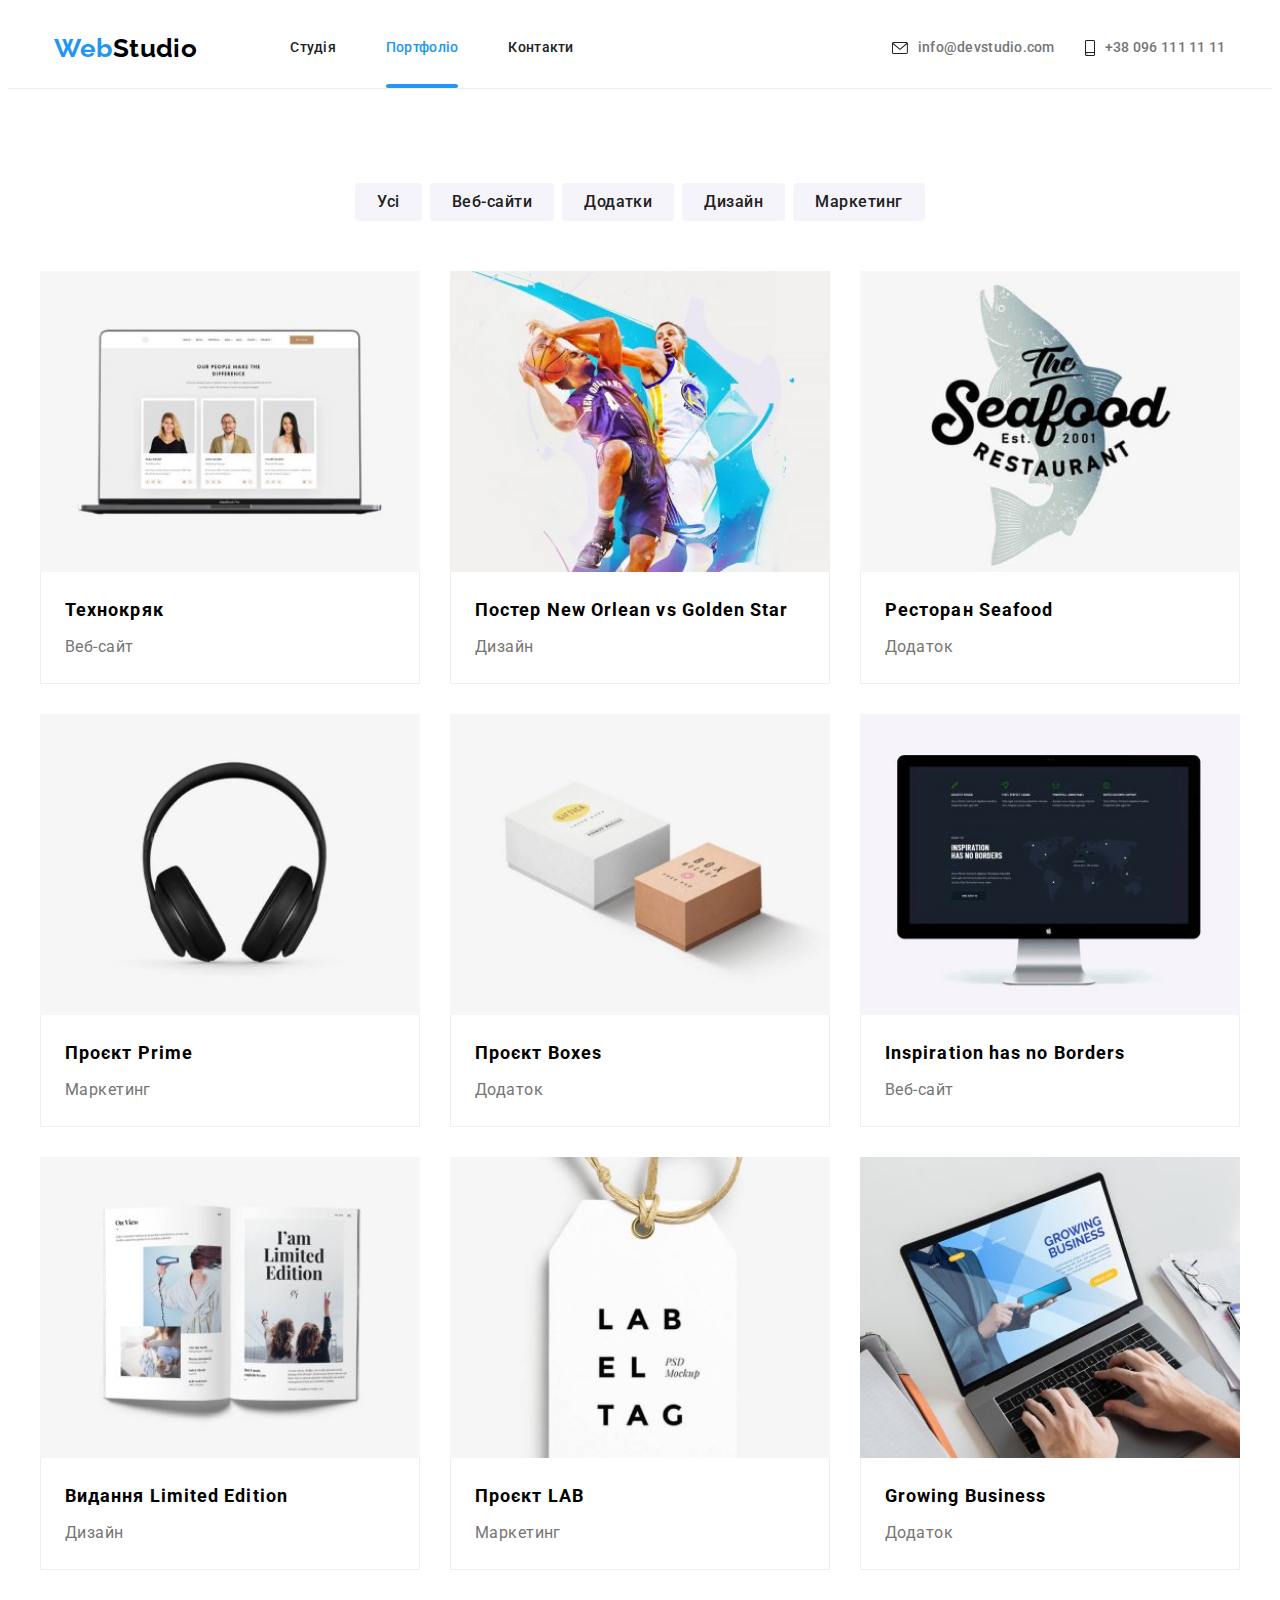
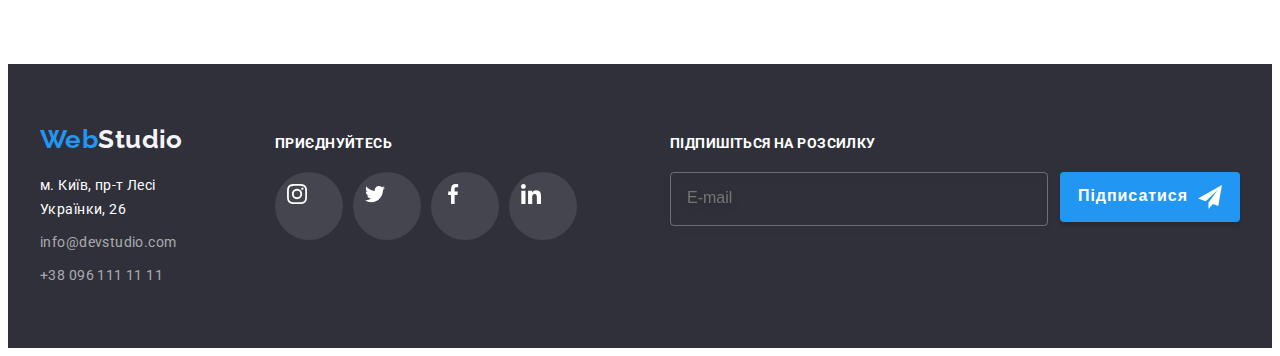
==== commit 0160525f: "ex-ver6" ====
--- a/portfolio.html
+++ b/portfolio.html
@@ -100,9 +100,10 @@
               </ul>
             </div>
           </div>
+        </nav>
       </div>
     </div>
-  </header> -->
+  </header> 
   <!-- Основна секція -->
   <main>
 
@@ -137,22 +138,22 @@
                 <picture>
                   <!-- desktop screen -->
                   <source media="(min-width: 1200px)"
-                    srcset="/images/portfolio/img1-desk-1x.jpg 1x, /images/portfolio/img1-desk-2x.jpg 2x"
-                    type="image/jpg" />
-                  <!-- tablet screen -->
-
-                  <source media="(min-width: 768px)"
-                    srcset="/images/portfolio/img1_tab_1x.jpg 1x, /images/portfolio/img1_tab_2x.jpg 2x"
-                    type="image/jpg" />
-                  <!-- mobile screen -->
-                  <source media="(max-width: 767px)"
-                    srcset="/images/portfolio/img1-mob-1x.jpg 1x, /images/portfolio/img1-mob-2x.jpg 2x"
-                    type="image/jpg" />
-
-                  <img class="card__image" src="/images/portfolio/img1-desk-1x.jpg" alt="Технокряк" />
-                </picture>
-
-
+                    srcset="images/portfolio/img1-desk-1x.jpg 1x, images/portfolio/img1-desk-2x.jpg 2x"
+                    type="image/jpg" />
+                  <!-- tablet screen -->
+
+                  <source media="(min-width: 768px)"
+                    srcset="images/portfolio/img1_tab_1x.jpg 1x, images/portfolio/img1_tab_2x.jpg 2x"
+                    type="image/jpg" />
+                  <!-- mobile screen -->
+                  <source media="(max-width: 767px)"
+                    srcset="images/portfolio/img1-mob-1x.jpg 1x, images/portfolio/img1-mob-2x.jpg 2x"
+                    type="image/jpg" />
+
+                  <img class="card__image" src="images/portfolio/img1-desk-1x.jpg" alt="Технокряк" />
+                </picture>
+
+               
 
                 <div class="work-card__effect">
                   <p class="card__paragraph">Ресурс пропонує комплексні пропозиції з різним рівнем функціоналу та
@@ -174,18 +175,18 @@
                 <picture>
                   <!-- desktop screen -->
                   <source media="(min-width: 1200px)"
-                    srcset="/images/portfolio/img2-desk-1x.jpg 1x, /images/portfolio/img2-desk-2x.jpg 2x"
-                    type="image/jpg" />
-                  <!-- tablet screen -->
-
-                  <source media="(min-width: 768px)"
-                    srcset="/images/portfolio/img2-tab-1x.jpg 1x, /images/portfolio/img2-tab-2x.jpg 2x"
-                    type="image/jpg" />
-                  <!-- mobile screen -->
-                  <source media="(max-width: 767px)"
-                    srcset="/images/portfolio/img2-mob-1x.jpg 1x, /images/portfolio/img2-mob-2x.jpg 2x"
-                    type="image/jpg" />
-                  <img class="card__image" src="/images/portfolio/img2-desk-1x.jpg"
+                    srcset="images/portfolio/img2-desk-1x.jpg 1x, images/portfolio/img2-desk-2x.jpg 2x"
+                    type="image/jpg" />
+                  <!-- tablet screen -->
+
+                  <source media="(min-width: 768px)"
+                    srcset="images/portfolio/img2-tab-1x.jpg 1x, images/portfolio/img2-tab-2x.jpg 2x"
+                    type="image/jpg" />
+                  <!-- mobile screen -->
+                  <source media="(max-width: 767px)"
+                    srcset="images/portfolio/img2-mob-1x.jpg 1x, images/portfolio/img2-mob-2x.jpg 2x"
+                    type="image/jpg" />
+                  <img class="card__image" src="images/portfolio/img2-desk-1x.jpg"
                     alt="Постер New Orlean vs Golden Star" />
                 </picture>
 
@@ -211,18 +212,18 @@
                 <picture>
                   <!-- desktop screen -->
                   <source media="(min-width: 1200px)"
-                    srcset="/images/portfolio/img3-desk-1x.jpg 1x, /images/portfolio/img3-desk-2x.jpg 2x"
-                    type="image/jpg" />
-                  <!-- tablet screen -->
-
-                  <source media="(min-width: 768px)"
-                    srcset="/images/portfolio/img3-tab-1x.jpg 1x, /images/portfolio/img3-tab-2x.jpg 2x"
-                    type="image/jpg" />
-                  <!-- mobile screen -->
-                  <source media="(max-width: 767px)"
-                    srcset="/images/portfolio/img3-mob-1x.jpg 1x, /images/portfolio/img3-mob-2x.jpg 2x"
-                    type="image/jpg" />
-                  <img class="card__image" src="/images/portfolio/img3-desk-1x.jpg" alt="Ресторан Seafoodr" />
+                    srcset="images/portfolio/img3-desk-1x.jpg 1x, images/portfolio/img3-desk-2x.jpg 2x"
+                    type="image/jpg" />
+                  <!-- tablet screen -->
+
+                  <source media="(min-width: 768px)"
+                    srcset="images/portfolio/img3-tab-1x.jpg 1x, images/portfolio/img3-tab-2x.jpg 2x"
+                    type="image/jpg" />
+                  <!-- mobile screen -->
+                  <source media="(max-width: 767px)"
+                    srcset="images/portfolio/img3-mob-1x.jpg 1x, images/portfolio/img3-mob-2x.jpg 2x"
+                    type="image/jpg" />
+                  <img class="card__image" src="images/portfolio/img3-desk-1x.jpg" alt="Ресторан Seafoodr" />
                 </picture>
 
 
@@ -246,18 +247,18 @@
                 <picture>
                   <!-- desktop screen -->
                   <source media="(min-width: 1200px)"
-                    srcset="/images/portfolio/img4-desk-1x.jpg 1x, /images/portfolio/img4-desk-2x.jpg 2x"
-                    type="image/jpg" />
-                  <!-- tablet screen -->
-
-                  <source media="(min-width: 768px)"
-                    srcset="/images/portfolio/img4-tab-1x.jpg 1x, /images/portfolio/img4-tab-2x.jpg 2x"
-                    type="image/jpg" />
-                  <!-- mobile screen -->
-                  <source media="(max-width: 767px)"
-                    srcset="/images/portfolio/img4-mob-1x.jpg 1x, /images/portfolio/img4-mob-2x.jpg 2x"
-                    type="image/jpg" />
-                  <img class="card__image" src="/images/portfolio/img4-desk-1x.jpg" alt="Проєкт Prime" />
+                    srcset="images/portfolio/img4-desk-1x.jpg 1x, images/portfolio/img4-desk-2x.jpg 2x"
+                    type="image/jpg" />
+                  <!-- tablet screen -->
+
+                  <source media="(min-width: 768px)"
+                    srcset="images/portfolio/img4-tab-1x.jpg 1x, images/portfolio/img4-tab-2x.jpg 2x"
+                    type="image/jpg" />
+                  <!-- mobile screen -->
+                  <source media="(max-width: 767px)"
+                    srcset="images/portfolio/img4-mob-1x.jpg 1x, images/portfolio/img4-mob-2x.jpg 2x"
+                    type="image/jpg" />
+                  <img class="card__image" src="images/portfolio/img4-desk-1x.jpg" alt="Проєкт Prime" />
                 </picture>
 
 
@@ -283,18 +284,18 @@
                 <picture>
                   <!-- desktop screen -->
                   <source media="(min-width: 1200px)"
-                    srcset="/images/portfolio/img5-desk-1x.jpg 1x, /images/portfolio/img5-desk-2x.jpg 2x"
-                    type="image/jpg" />
-                  <!-- tablet screen -->
-
-                  <source media="(min-width: 768px)"
-                    srcset="/images/portfolio/img5-tab-1x.jpg 1x, /images/portfolio/img5-tab-2x.jpg 2x"
-                    type="image/jpg" />
-                  <!-- mobile screen -->
-                  <source media="(max-width: 767px)"
-                    srcset="/images/portfolio/img5-mob-1x.jpg 1x, /images/portfolio/img5-mob-2x.jpg 2x"
-                    type="image/jpg" />
-                  <img class="card__image" src="/images/portfolio/img5-desk-1x.jpg" alt="Проєкт Boxes" />
+                    srcset="images/portfolio/img5-desk-1x.jpg 1x, images/portfolio/img5-desk-2x.jpg 2x"
+                    type="image/jpg" />
+                  <!-- tablet screen -->
+
+                  <source media="(min-width: 768px)"
+                    srcset="images/portfolio/img5-tab-1x.jpg 1x, images/portfolio/img5-tab-2x.jpg 2x"
+                    type="image/jpg" />
+                  <!-- mobile screen -->
+                  <source media="(max-width: 767px)"
+                    srcset="images/portfolio/img5-mob-1x.jpg 1x, images/portfolio/img5-mob-2x.jpg 2x"
+                    type="image/jpg" />
+                  <img class="card__image" src="images/portfolio/img5-desk-1x.jpg" alt="Проєкт Boxes" />
                 </picture>
 
                 <!-- image 5-->
@@ -320,18 +321,18 @@
                 <picture>
                   <!-- desktop screen -->
                   <source media="(min-width: 1200px)"
-                    srcset="/images/portfolio/img6-desk-1x.jpg 1x, /images/portfolio/img6-desk-2x.jpg 2x"
-                    type="image/jpg" />
-                  <!-- tablet screen -->
-
-                  <source media="(min-width: 768px)"
-                    srcset="/images/portfolio/img6-tab-1x.jpg 1x, /images/portfolio/img6-tab-2x.jpg 2x"
-                    type="image/jpg" />
-                  <!-- mobile screen -->
-                  <source media="(max-width: 767px)"
-                    srcset="/images/portfolio/img6-mob-1x.jpg 1x, /images/portfolio/img6-mob-2x.jpg 2x"
-                    type="image/jpg" />
-                  <img class="card__image" src="/images/portfolio/img6-desk-1x.jpg" alt="Inspiration has no Borders" />
+                    srcset="images/portfolio/img6-desk-1x.jpg 1x, images/portfolio/img6-desk-2x.jpg 2x"
+                    type="image/jpg" />
+                  <!-- tablet screen -->
+
+                  <source media="(min-width: 768px)"
+                    srcset="images/portfolio/img6-tab-1x.jpg 1x, images/portfolio/img6-tab-2x.jpg 2x"
+                    type="image/jpg" />
+                  <!-- mobile screen -->
+                  <source media="(max-width: 767px)"
+                    srcset="images/portfolio/img6-mob-1x.jpg 1x, images/portfolio/img6-mob-2x.jpg 2x"
+                    type="image/jpg" />
+                  <img class="card__image" src="images/portfolio/img6-desk-1x.jpg" alt="Inspiration has no Borders" />
                 </picture>
 
 
@@ -358,18 +359,18 @@
                 <picture>
                   <!-- desktop screen -->
                   <source media="(min-width: 1200px)"
-                    srcset="/images/portfolio/img7-desk-1x.jpg 1x, /images/portfolio/img7-desk-2x.jpg 2x"
-                    type="image/jpg" />
-                  <!-- tablet screen -->
-
-                  <source media="(min-width: 768px)"
-                    srcset="/images/portfolio/img7-tab-1x.jpg 1x, /images/portfolio/img7-tab-2x.jpg 2x"
-                    type="image/jpg" />
-                  <!-- mobile screen -->
-                  <source media="(max-width: 767px)"
-                    srcset="/images/portfolio/img7-mob-1x.jpg 1x, /images/portfolio/img7-mob-2x.jpg 2x"
-                    type="image/jpg" />
-                  <img class="card__image" src="/images/portfolio/img7-desk-1x.jpg" alt="Видання Limited Editio" />
+                    srcset="images/portfolio/img7-desk-1x.jpg 1x, images/portfolio/img7-desk-2x.jpg 2x"
+                    type="image/jpg" />
+                  <!-- tablet screen -->
+
+                  <source media="(min-width: 768px)"
+                    srcset="images/portfolio/img7-tab-1x.jpg 1x, images/portfolio/img7-tab-2x.jpg 2x"
+                    type="image/jpg" />
+                  <!-- mobile screen -->
+                  <source media="(max-width: 767px)"
+                    srcset="images/portfolio/img7-mob-1x.jpg 1x, images/portfolio/img7-mob-2x.jpg 2x"
+                    type="image/jpg" />
+                  <img class="card__image" src="images/portfolio/img7-desk-1x.jpg" alt="Видання Limited Editio" />
                 </picture>
 
 
@@ -396,18 +397,18 @@
                 <picture>
                   <!-- desktop screen -->
                   <source media="(min-width: 1200px)"
-                    srcset="/images/portfolio/img8-desk-1x.jpg 1x, /images/portfolio/img8-desk-2x.jpg 2x"
-                    type="image/jpg" />
-                  <!-- tablet screen -->
-
-                  <source media="(min-width: 768px)"
-                    srcset="/images/portfolio/img8-tab-1x.jpg 1x, /images/portfolio/img8-tab-2x.jpg 2x"
-                    type="image/jpg" />
-                  <!-- mobile screen -->
-                  <source media="(max-width: 767px)"
-                    srcset="/images/portfolio/img8-mob-1x.jpg 1x, /images/portfolio/img8-mob-2x.jpg 2x"
-                    type="image/jpg" />
-                  <img class="card__image" src="/images/portfolio/img8-desk-1x.jpg" alt="Проєкт LAB" />
+                    srcset="images/portfolio/img8-desk-1x.jpg 1x, images/portfolio/img8-desk-2x.jpg 2x"
+                    type="image/jpg" />
+                  <!-- tablet screen -->
+
+                  <source media="(min-width: 768px)"
+                    srcset="images/portfolio/img8-tab-1x.jpg 1x, images/portfolio/img8-tab-2x.jpg 2x"
+                    type="image/jpg" />
+                  <!-- mobile screen -->
+                  <source media="(max-width: 767px)"
+                    srcset="images/portfolio/img8-mob-1x.jpg 1x, images/portfolio/img8-mob-2x.jpg 2x"
+                    type="image/jpg" />
+                  <img class="card__image" src="images/portfolio/img8-desk-1x.jpg" alt="Проєкт LAB" />
                 </picture>
 
                 <!-- image 8-->
@@ -433,21 +434,21 @@
                 <picture>
                   <!-- desktop screen -->
                   <source media="(min-width: 1200px)"
-                    srcset="/images/portfolio/img9-desk-1x.jpg 1x, /images/portfolio/img9-desk-2x.jpg 2x"
-                    type="image/jpg" />
-                  <!-- tablet screen -->
-
-                  <source media="(min-width: 768px)"
-                    srcset="/images/portfolio/img9-tab-1x.jpg 1x, /images/portfolio/img9-tab-2x.jpg 2x"
-                    type="image/jpg" />
-                  <!-- mobile screen -->
-                  <source media="(max-width: 767px)"
-                    srcset="/images/portfolio/img9-mob-1x.jpg 1x, /images/portfolio/img9-mob-2x.jpg 2x"
-                    type="image/jpg" />
-                  <img class="card__image" src="/images/portfolio/img9-desk-1x.jpg" alt="Growing Business" />
-                </picture>
-
-
+                    srcset="images/portfolio/img9-desk-1x.jpg 1x, images/portfolio/img9-desk-2x.jpg 2x"
+                    type="image/jpg" />
+                  <!-- tablet screen -->
+
+                  <source media="(min-width: 768px)"
+                    srcset="images/portfolio/img9-tab-1x.jpg 1x, images/portfolio/img9-tab-2x.jpg 2x"
+                    type="image/jpg" />
+                  <!-- mobile screen -->
+                  <source media="(max-width: 767px)"
+                    srcset="images/portfolio/img9-mob-1x.jpg 1x, images/portfolio/img9-mob-2x.jpg 2x"
+                    type="image/jpg" />
+                  <img class="card__image" src="images/portfolio/img9-desk-1x.jpg" alt="Growing Business" />
+                </picture>
+
+              
                 <!-- image9 -->
 
                 <div class="work-card__effect">
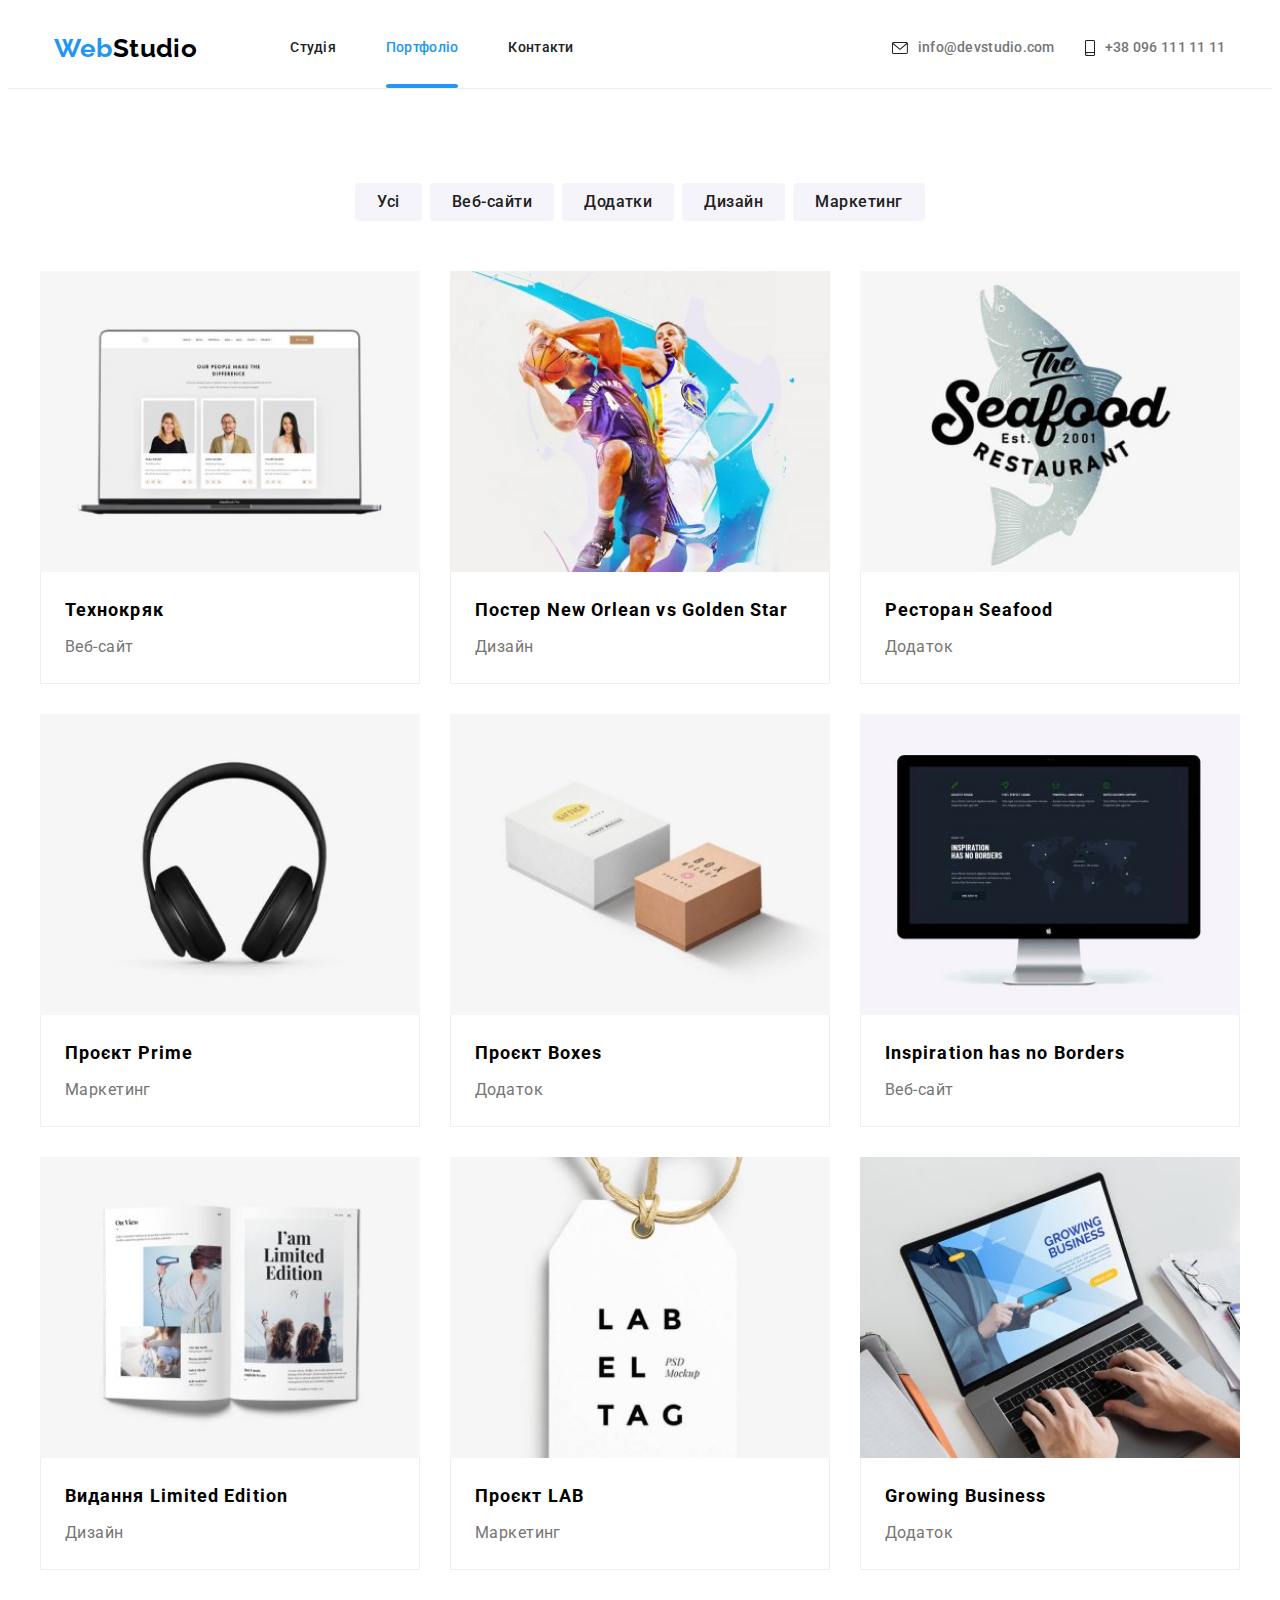
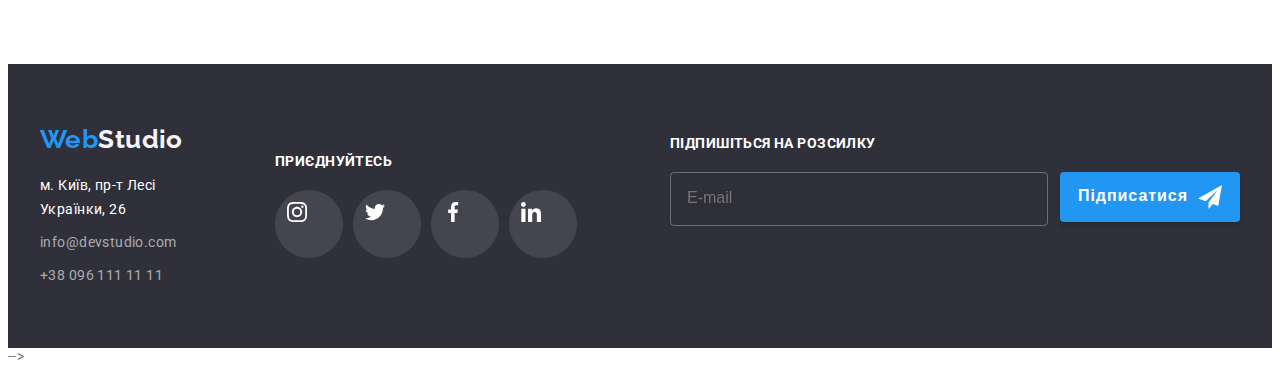
==== commit edd44a34: "Update portfolio.html" ====
--- a/portfolio.html
+++ b/portfolio.html
@@ -478,57 +478,59 @@
 
       <div class="footer__block-flex">
 
-        <div class="footer__block-logo-and-adress">
-          <a class="logo" href="">Web<span class="logo__white">Studio</span></a>
-          <address class="address">
-            <ul class="adress__list">
-              <li class="adress__item">
-                <a href="" class="link-town">м. Київ, пр-т Лесі Українки, 26</a>
+        <div class="footer__block-logo-adress-and-icon">
+
+          <div class="footer__block-logo-and-adress">
+            <a class="logo" href="">Web<span class="logo__white">Studio</span></a>
+            <address class="address">
+              <ul class="adress__list">
+                <li class="adress__item">
+                  <a href="" class="link-town">м. Київ, пр-т Лесі Українки, 26</a>
+                </li>
+                <li class="adress__item">
+                  <a href="" class="contacts__link-mailphone mail">info@devstudio.com</a>
+                </li>
+                <li class="adress__item">
+                  <a href="" class="contacts__link-mailphone phone">+38 096 111 11 11</a>
+                </li>
+              </ul>
+            </address>
+          </div>
+
+          <div class="footer__block-icons">
+            <strong class="accent">Приєднуйтесь</strong>
+            <ul class="footer__list-icons">
+              <li>
+                <a class="footer__list-link" href="">
+                  <svg class="footer__icons">
+                    <use href="./images/icons.svg#icon-instagram"></use>
+                  </svg>
+                </a>
               </li>
-              <li class="adress__item">
-                <a href="" class="contacts__link-mailphone mail">info@devstudio.com</a>
+              <li>
+                <a class="footer__list-link" href="">
+                  <svg class="footer__icons">
+                    <use href="./images/icons.svg#icon-twitter"></use>
+                  </svg>
+                </a>
               </li>
-              <li class="adress__item">
-                <a href="" class="contacts__link-mailphone phone">+38 096 111 11 11</a>
+              <li>
+                <a class="footer__list-link" href="">
+                  <svg class="footer__icons">
+                    <use href="./images/icons.svg#icon-facebook"></use>
+                  </svg>
+                </a>
+              </li>
+              <li>
+                <a class="footer__list-link" href="">
+                  <svg class="footer__icons">
+                    <use href="./images/icons.svg#icon-linkedin"></use>
+                  </svg>
+                </a>
               </li>
             </ul>
-          </address>
+          </div>
         </div>
-
-        <div class="footer__block-icons">
-          <strong class="accent">Приєднуйтесь</strong>
-          <ul class="footer__list-icons">
-            <li>
-              <a class="footer__list-link" href="">
-                <svg class="footer__icons">
-                  <use href="./images/icons.svg#icon-instagram"></use>
-                </svg>
-              </a>
-            </li>
-            <li>
-              <a class="footer__list-link" href="">
-                <svg class="footer__icons">
-                  <use href="./images/icons.svg#icon-twitter"></use>
-                </svg>
-              </a>
-            </li>
-            <li>
-              <a class="footer__list-link" href="">
-                <svg class="footer__icons">
-                  <use href="./images/icons.svg#icon-facebook"></use>
-                </svg>
-              </a>
-            </li>
-            <li>
-              <a class="footer__list-link" href="">
-                <svg class="footer__icons">
-                  <use href="./images/icons.svg#icon-linkedin"></use>
-                </svg>
-              </a>
-            </li>
-          </ul>
-        </div>
-
 
 
 
@@ -536,6 +538,8 @@
           <p class="form-footer__paragraph">Підпишіться на розсилку</p>
 
           <div class="form-footer__block-field-button">
+
+
 
 
             <div class="form-footer__block-field">
@@ -557,7 +561,7 @@
     </div>
 
 
-  </footer>
+  </footer> -->
 
 </body>
 
